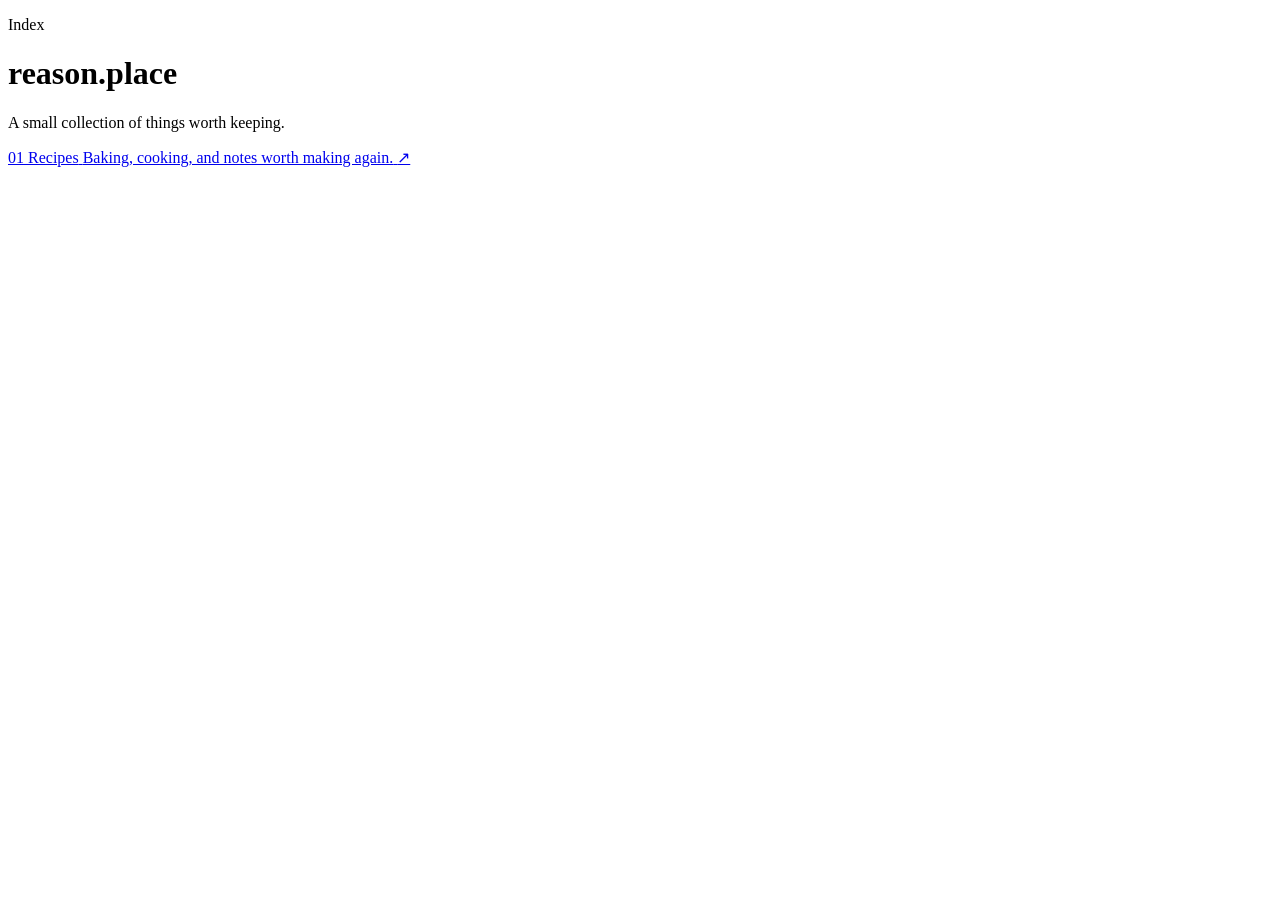
==== index.html @ 5dfc92f0 "Initialize reason.place landing page" ====
<!doctype html>
<html lang="en">
<head>
  <meta charset="utf-8">
  <meta name="viewport" content="width=device-width, initial-scale=1">
  <meta name="theme-color" content="#f5efe3">
  <meta name="description" content="reason.place — a small collection of things worth keeping.">
  <title>reason.place</title>
  <link rel="preconnect" href="https://fonts.googleapis.com">
  <link rel="preconnect" href="https://fonts.gstatic.com" crossorigin>
  <link href="https://fonts.googleapis.com/css2?family=Cormorant+Garamond:wght@500;600&family=Source+Sans+3:wght@400;500&display=swap" rel="stylesheet">
  <link rel="stylesheet" href="/styles.css">
</head>
<body>
  <main class="page-shell">
    <header class="masthead">
      <p class="eyebrow">Index</p>
      <h1>reason.place</h1>
      <p class="intro">A small collection of things worth keeping.</p>
    </header>

    <section class="collection" aria-label="Sites">
      <a class="entry" href="https://recipes.reason.place/">
        <span class="entry__number" aria-hidden="true">01</span>
        <span class="entry__body">
          <span class="entry__title">Recipes</span>
          <span class="entry__description">Baking, cooking, and notes worth making again.</span>
        </span>
        <span class="entry__arrow" aria-hidden="true">↗</span>
      </a>
    </section>
  </main>
</body>
</html>
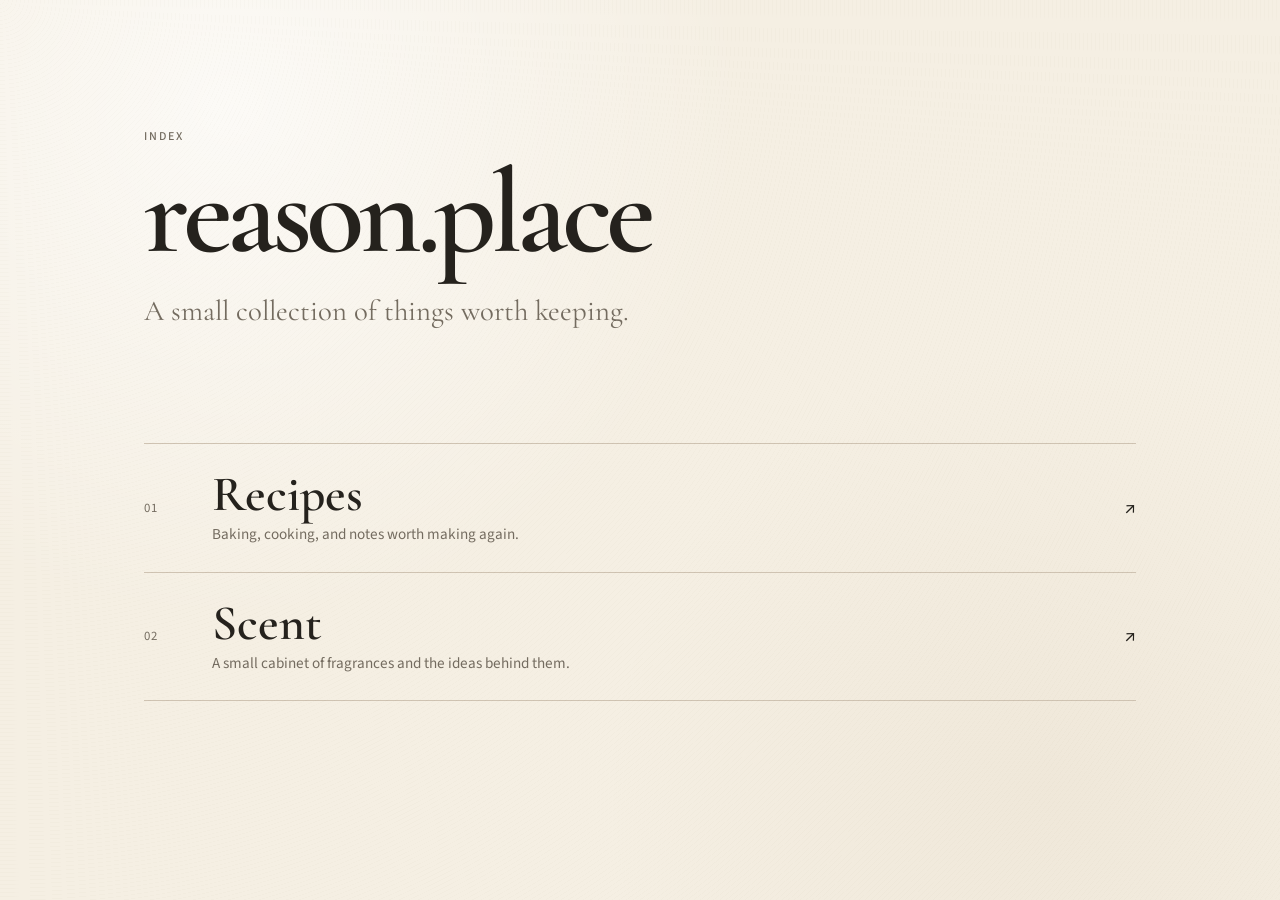
==== commit 11a88514: "Link scent site from home" ====
--- a/index.html
+++ b/index.html
@@ -28,6 +28,14 @@
         </span>
         <span class="entry__arrow" aria-hidden="true">↗</span>
       </a>
+      <a class="entry" href="https://scent.reason.place/">
+        <span class="entry__number" aria-hidden="true">02</span>
+        <span class="entry__body">
+          <span class="entry__title">Scent</span>
+          <span class="entry__description">A small cabinet of fragrances and the ideas behind them.</span>
+        </span>
+        <span class="entry__arrow" aria-hidden="true">↗</span>
+      </a>
     </section>
   </main>
 </body>
--- a/styles.css
+++ b/styles.css
@@ -0,0 +1,162 @@
+:root {
+  color-scheme: light;
+  --paper: #f5efe3;
+  --ink: #25221d;
+  --muted: #746c60;
+  --line: #cfc3b2;
+  --wash: rgba(255, 255, 255, 0.28);
+}
+
+* {
+  box-sizing: border-box;
+}
+
+html {
+  min-height: 100%;
+  background: var(--paper);
+}
+
+body {
+  margin: 0;
+  min-height: 100vh;
+  color: var(--ink);
+  font-family: "Source Sans 3", system-ui, sans-serif;
+  background:
+    radial-gradient(circle at 18% 12%, rgba(255, 255, 255, 0.7), transparent 32rem),
+    radial-gradient(circle at 82% 88%, rgba(173, 145, 104, 0.08), transparent 28rem),
+    var(--paper);
+}
+
+body::before {
+  content: "";
+  position: fixed;
+  inset: 0;
+  pointer-events: none;
+  opacity: 0.22;
+  background-image:
+    repeating-radial-gradient(circle at 0 0, rgba(82, 66, 43, 0.08) 0 0.6px, transparent 0.7px 4px);
+  mix-blend-mode: multiply;
+}
+
+.page-shell {
+  width: min(62rem, calc(100% - 2.5rem));
+  margin: 0 auto;
+  padding: clamp(4.5rem, 10vw, 8rem) 0 5rem;
+}
+
+.masthead {
+  max-width: 40rem;
+  margin-bottom: clamp(4rem, 10vw, 7rem);
+}
+
+.eyebrow {
+  margin: 0 0 1rem;
+  color: var(--muted);
+  font-size: 0.75rem;
+  font-weight: 500;
+  letter-spacing: 0.16em;
+  text-transform: uppercase;
+}
+
+h1 {
+  margin: 0;
+  font-family: "Cormorant Garamond", Georgia, serif;
+  font-size: clamp(4rem, 12vw, 7.5rem);
+  font-weight: 600;
+  letter-spacing: -0.045em;
+  line-height: 0.86;
+}
+
+.intro {
+  margin: 1.75rem 0 0;
+  color: var(--muted);
+  font-family: "Cormorant Garamond", Georgia, serif;
+  font-size: clamp(1.35rem, 2.8vw, 1.8rem);
+  line-height: 1.35;
+}
+
+.collection {
+  border-top: 1px solid var(--line);
+}
+
+.entry {
+  display: grid;
+  grid-template-columns: 3rem minmax(0, 1fr) auto;
+  gap: 1.25rem;
+  align-items: center;
+  padding: 1.65rem 0;
+  color: inherit;
+  text-decoration: none;
+  border-bottom: 1px solid var(--line);
+  transition: padding 160ms ease, background-color 160ms ease;
+}
+
+.entry:hover,
+.entry:focus-visible {
+  padding-inline: 1rem;
+  background: var(--wash);
+  outline: none;
+}
+
+.entry__number {
+  color: var(--muted);
+  font-size: 0.8rem;
+  letter-spacing: 0.08em;
+}
+
+.entry__body {
+  display: grid;
+  gap: 0.2rem;
+}
+
+.entry__title {
+  font-family: "Cormorant Garamond", Georgia, serif;
+  font-size: clamp(2rem, 5vw, 3.1rem);
+  font-weight: 600;
+  line-height: 1;
+}
+
+.entry__description {
+  color: var(--muted);
+  font-size: 0.95rem;
+  line-height: 1.45;
+}
+
+.entry__arrow {
+  font-size: 1.25rem;
+  transition: transform 160ms ease;
+}
+
+.entry:hover .entry__arrow,
+.entry:focus-visible .entry__arrow {
+  transform: translate(0.2rem, -0.2rem);
+}
+
+@media (max-width: 36rem) {
+  .page-shell {
+    width: min(100% - 1.5rem, 62rem);
+    padding-top: 3.5rem;
+  }
+
+  .masthead {
+    margin-bottom: 3.5rem;
+  }
+
+  .entry {
+    grid-template-columns: 2rem minmax(0, 1fr) auto;
+    gap: 0.75rem;
+  }
+
+  .entry__description {
+    max-width: 18rem;
+  }
+}
+
+@media (prefers-reduced-motion: reduce) {
+  *,
+  *::before,
+  *::after {
+    scroll-behavior: auto !important;
+    transition: none !important;
+  }
+}
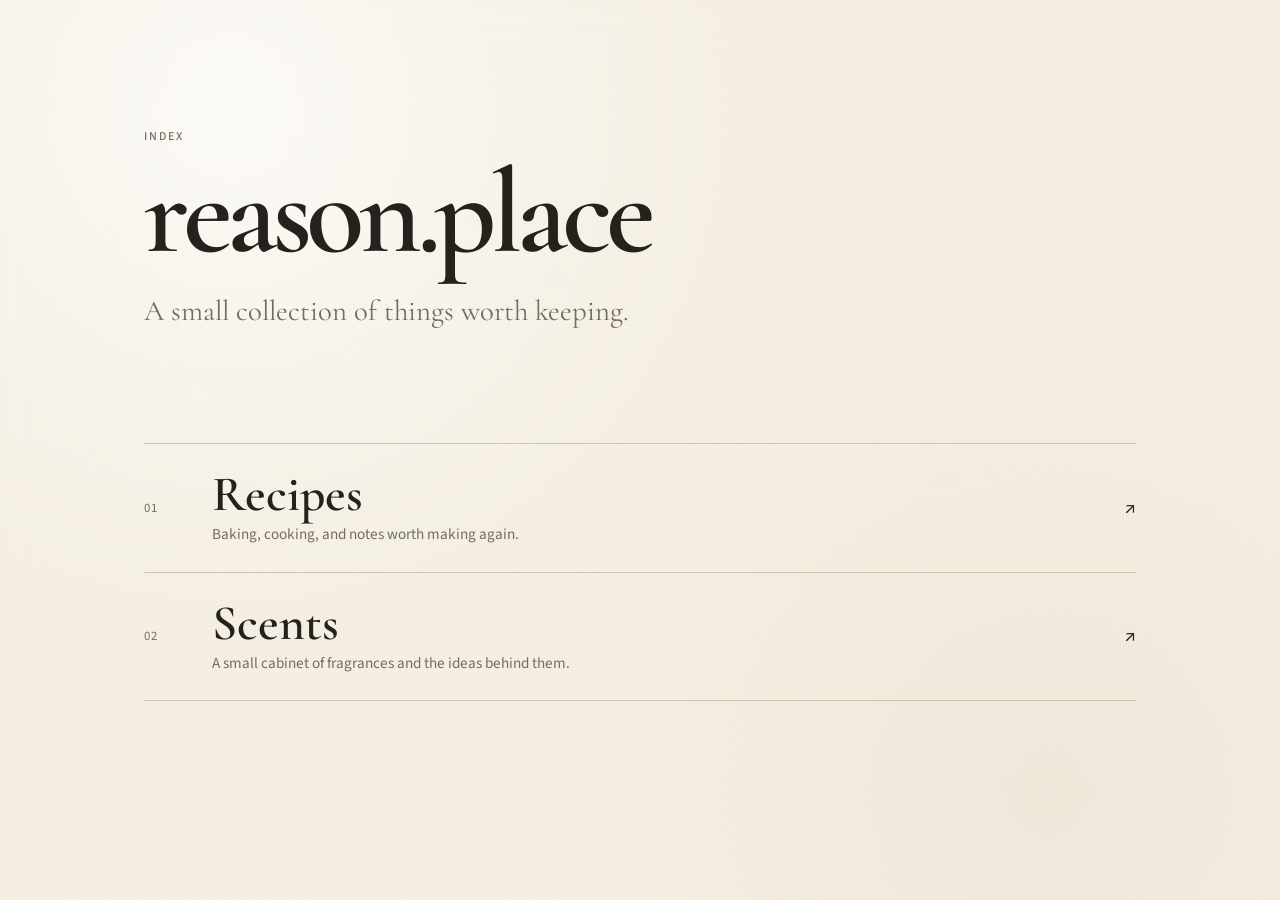
==== commit 8f04f82a: "Use plural scents name on home page" ====
--- a/index.html
+++ b/index.html
@@ -28,10 +28,10 @@
         </span>
         <span class="entry__arrow" aria-hidden="true">↗</span>
       </a>
-      <a class="entry" href="https://scent.reason.place/">
+      <a class="entry" href="https://scents.reason.place/">
         <span class="entry__number" aria-hidden="true">02</span>
         <span class="entry__body">
-          <span class="entry__title">Scent</span>
+          <span class="entry__title">Scents</span>
           <span class="entry__description">A small cabinet of fragrances and the ideas behind them.</span>
         </span>
         <span class="entry__arrow" aria-hidden="true">↗</span>
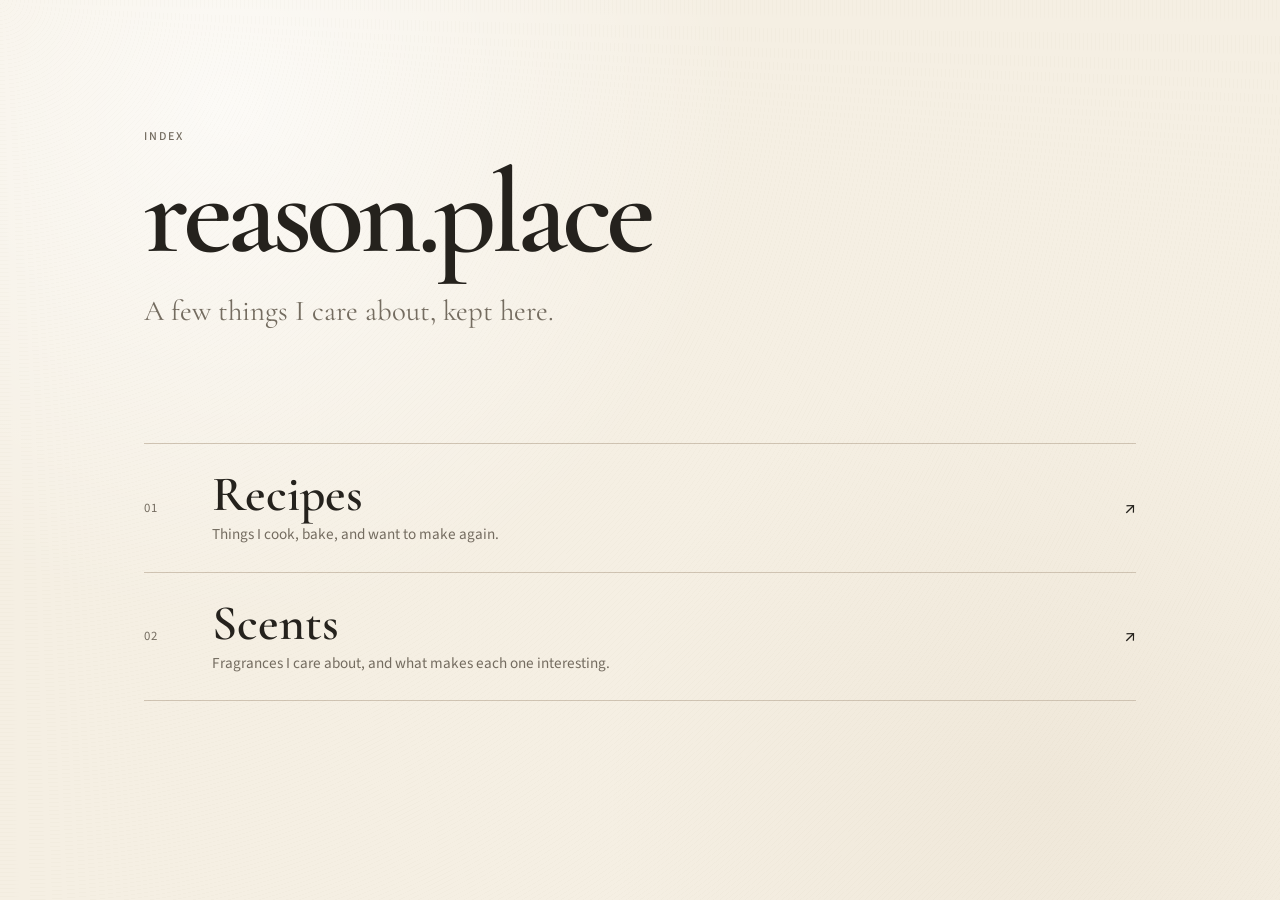
==== commit a308f212: "Make home index copy more personal" ====
--- a/index.html
+++ b/index.html
@@ -4,7 +4,7 @@
   <meta charset="utf-8">
   <meta name="viewport" content="width=device-width, initial-scale=1">
   <meta name="theme-color" content="#f5efe3">
-  <meta name="description" content="reason.place — a small collection of things worth keeping.">
+  <meta name="description" content="reason.place — a few things I care about, kept here.">
   <title>reason.place</title>
   <link rel="preconnect" href="https://fonts.googleapis.com">
   <link rel="preconnect" href="https://fonts.gstatic.com" crossorigin>
@@ -16,7 +16,7 @@
     <header class="masthead">
       <p class="eyebrow">Index</p>
       <h1>reason.place</h1>
-      <p class="intro">A small collection of things worth keeping.</p>
+      <p class="intro">A few things I care about, kept here.</p>
     </header>
 
     <section class="collection" aria-label="Sites">
@@ -24,7 +24,7 @@
         <span class="entry__number" aria-hidden="true">01</span>
         <span class="entry__body">
           <span class="entry__title">Recipes</span>
-          <span class="entry__description">Baking, cooking, and notes worth making again.</span>
+          <span class="entry__description">Things I cook, bake, and want to make again.</span>
         </span>
         <span class="entry__arrow" aria-hidden="true">↗</span>
       </a>
@@ -32,7 +32,7 @@
         <span class="entry__number" aria-hidden="true">02</span>
         <span class="entry__body">
           <span class="entry__title">Scents</span>
-          <span class="entry__description">A small cabinet of fragrances and the ideas behind them.</span>
+          <span class="entry__description">Fragrances I care about, and what makes each one interesting.</span>
         </span>
         <span class="entry__arrow" aria-hidden="true">↗</span>
       </a>
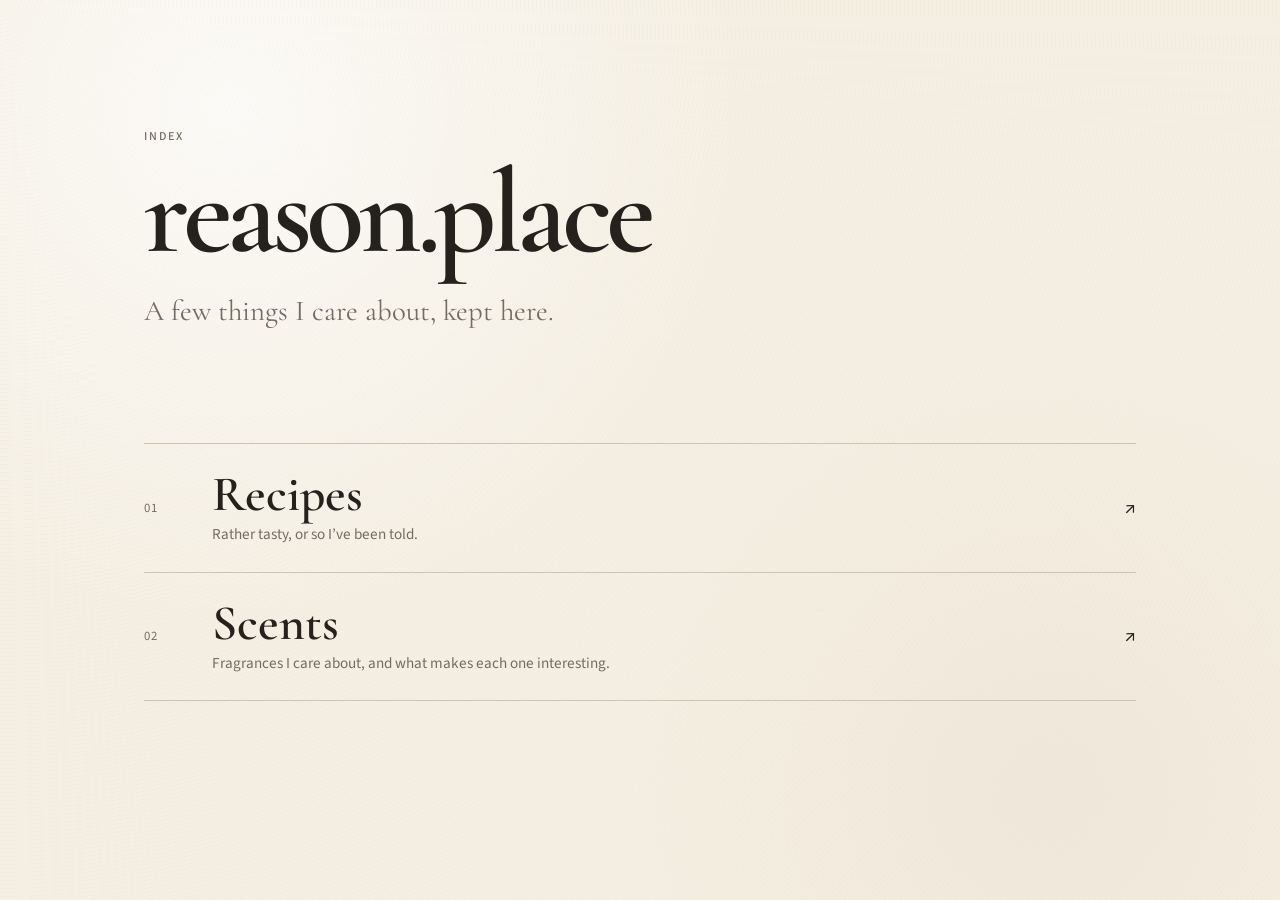
==== commit bd6c59b7: "Use personal recipes blurb" ====
--- a/index.html
+++ b/index.html
@@ -24,7 +24,7 @@
         <span class="entry__number" aria-hidden="true">01</span>
         <span class="entry__body">
           <span class="entry__title">Recipes</span>
-          <span class="entry__description">Things I cook, bake, and want to make again.</span>
+          <span class="entry__description">Rather tasty, or so I’ve been told.</span>
         </span>
         <span class="entry__arrow" aria-hidden="true">↗</span>
       </a>
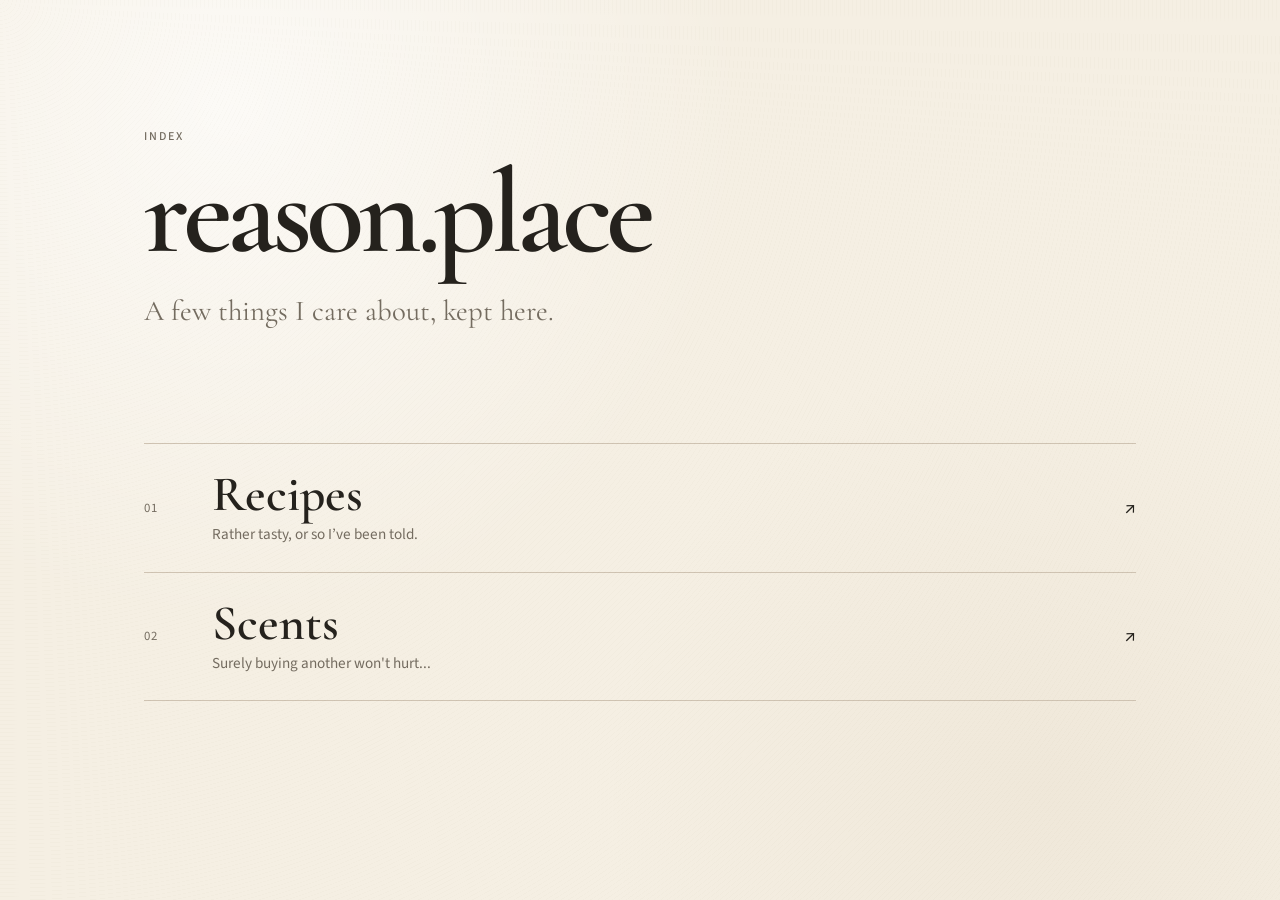
==== commit 52c173a8: "Use personal scents index copy" ====
--- a/index.html
+++ b/index.html
@@ -32,7 +32,7 @@
         <span class="entry__number" aria-hidden="true">02</span>
         <span class="entry__body">
           <span class="entry__title">Scents</span>
-          <span class="entry__description">Fragrances I care about, and what makes each one interesting.</span>
+          <span class="entry__description">Surely buying another won't hurt...</span>
         </span>
         <span class="entry__arrow" aria-hidden="true">↗</span>
       </a>
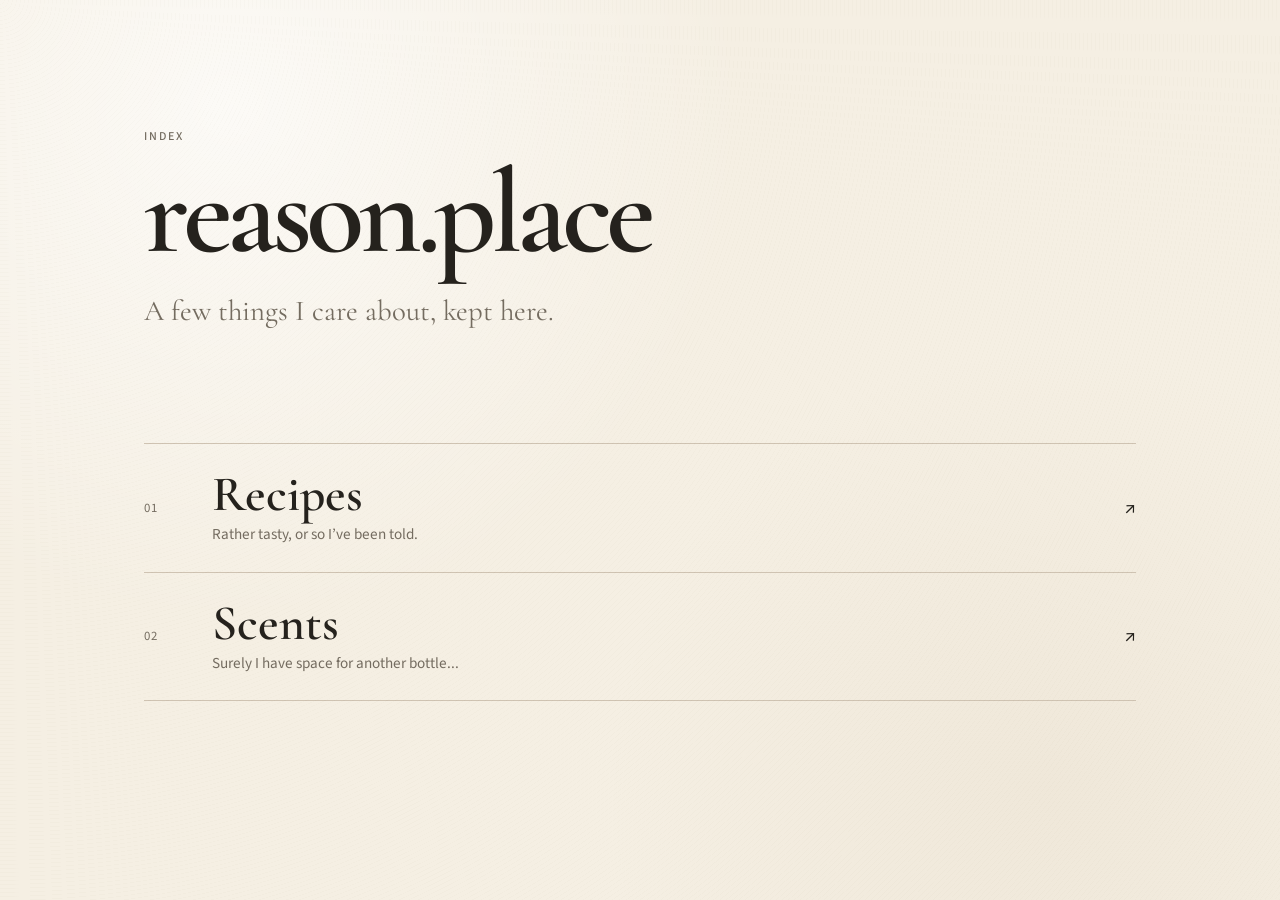
==== commit ce71a28d: "Refine scents index copy" ====
--- a/index.html
+++ b/index.html
@@ -32,7 +32,7 @@
         <span class="entry__number" aria-hidden="true">02</span>
         <span class="entry__body">
           <span class="entry__title">Scents</span>
-          <span class="entry__description">Surely buying another won't hurt...</span>
+          <span class="entry__description">Surely I have space for another bottle...</span>
         </span>
         <span class="entry__arrow" aria-hidden="true">↗</span>
       </a>
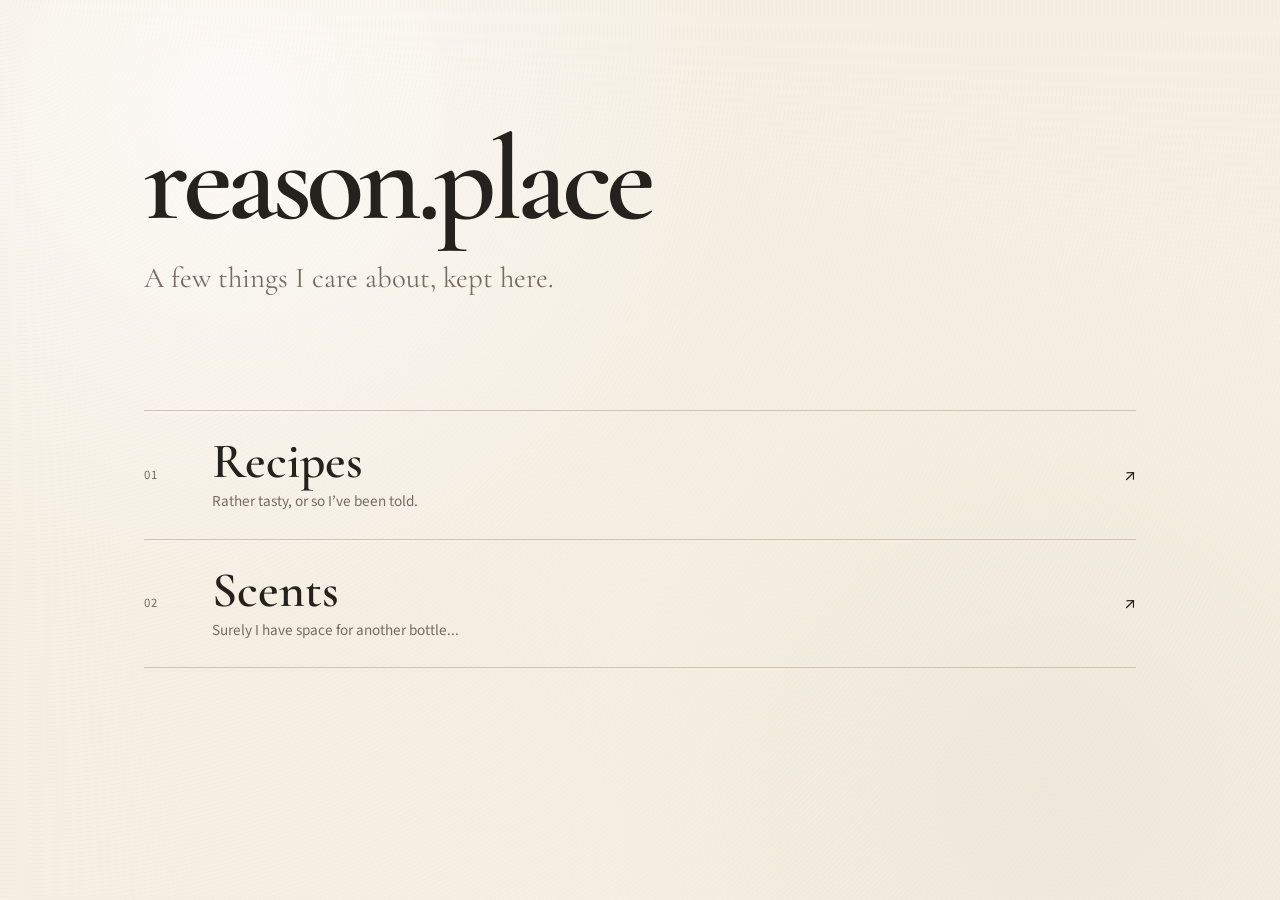
==== commit 39f6a2b9: "Remove redundant index label" ====
--- a/index.html
+++ b/index.html
@@ -14,7 +14,6 @@
 <body>
   <main class="page-shell">
     <header class="masthead">
-      <p class="eyebrow">Index</p>
       <h1>reason.place</h1>
       <p class="intro">A few things I care about, kept here.</p>
     </header>
